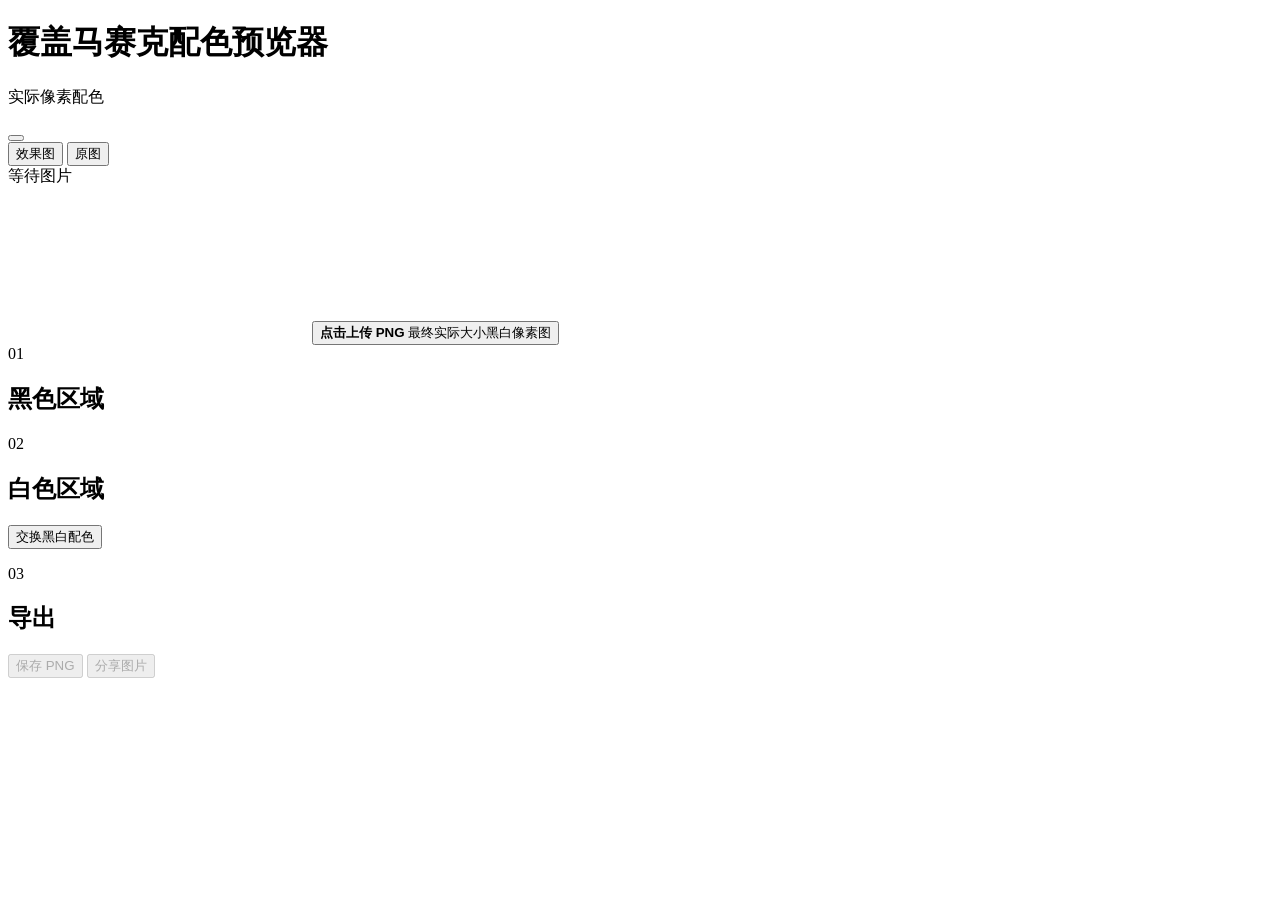
==== index.html @ 1f3ad18e "Create index.html" ====
<!doctype html>
<html lang="zh-CN">
  <head>
    <meta charset="UTF-8" />
    <meta name="viewport" content="width=device-width, initial-scale=1.0, viewport-fit=cover" />
    <meta name="theme-color" content="#f5f7f5" />
    <meta
      name="description"
      content="在浏览器本地为覆盖马赛克最终黑白像素图配置两套纯色或渐变线材配色。"
    />
    <title>覆盖马赛克配色预览器</title>
    <script type="module" crossorigin src="./assets/index-CxmD29Io.js"></script>
    <link rel="stylesheet" crossorigin href="./assets/index-BFF4kN_3.css">
  </head>
  <body>
    <header class="app-bar">
      <div class="brand-block">
        <span class="brand-mark" aria-hidden="true"></span>
        <div>
          <h1>覆盖马赛克配色预览器</h1>
          <p>实际像素配色</p>
        </div>
      </div>
      <button id="reset-button" class="icon-button" type="button" title="重置配色" aria-label="重置配色">
        <i data-lucide="rotate-ccw"></i>
      </button>
    </header>

    <main class="workspace">
      <section class="preview-pane" aria-label="图片预览">
        <div class="preview-heading">
          <div class="segmented-control" role="group" aria-label="预览模式">
            <button id="result-mode" class="segment is-active" type="button" aria-pressed="true">效果图</button>
            <button id="original-mode" class="segment" type="button" aria-pressed="false">原图</button>
          </div>
          <div class="preview-status-area">
            <span id="render-status" class="render-status" aria-live="polite">等待图片</span>
            <div id="delete-confirm" class="delete-confirm" role="alertdialog" aria-label="删除当前图片确认" hidden>
              <span>删除当前图片？</span>
              <button id="cancel-delete-image" class="secondary-button compact-action" type="button">取消</button>
              <button id="confirm-delete-image" class="danger-action compact-action" type="button">删除</button>
            </div>
          </div>
        </div>

        <div id="preview-tools" class="preview-tools" aria-label="预览工具" hidden>
          <button id="zoom-out" class="icon-button compact" type="button" title="缩小" aria-label="缩小" disabled>
            <i data-lucide="zoom-out"></i>
          </button>
          <button id="zoom-label" class="zoom-readout" type="button" title="切换到 100%" disabled>--</button>
          <button id="zoom-in" class="icon-button compact" type="button" title="放大" aria-label="放大" disabled>
            <i data-lucide="zoom-in"></i>
          </button>
          <span class="toolbar-divider" aria-hidden="true"></span>
          <button id="fit-view" class="tool-button" type="button" disabled>
            <i data-lucide="maximize-2"></i><span>适合屏幕</span>
          </button>
          <button id="delete-image" class="icon-button compact danger-button" type="button" title="删除当前图片" aria-label="删除当前图片" disabled>
            <i data-lucide="trash-2"></i>
          </button>
        </div>

        <div id="preview-stage" class="preview-stage" tabindex="0" aria-label="像素图预览，可拖动和缩放">
          <canvas id="preview-canvas"></canvas>
          <button id="empty-upload" class="empty-state" type="button">
            <span class="empty-icon"><i data-lucide="image-plus"></i></span>
            <strong>点击上传 PNG</strong>
            <span>最终实际大小黑白像素图</span>
          </button>
        </div>
        <input id="file-input" type="file" accept="image/png,.png" hidden />
      </section>

      <aside class="controls-pane" aria-label="配色设置">
        <div class="colorway-grid">
          <section id="black-editor" class="control-section fill-editor" aria-labelledby="black-title">
            <div class="section-heading fill-heading">
              <div>
                <span class="step-index coral">01</span>
                <h2 id="black-title">黑色区域</h2>
              </div>
              <span class="fill-swatch" aria-hidden="true"></span>
            </div>
            <div class="editor-content"></div>
          </section>

          <section id="white-editor" class="control-section fill-editor" aria-labelledby="white-title">
            <div class="section-heading fill-heading">
              <div>
                <span class="step-index gold">02</span>
                <h2 id="white-title">白色区域</h2>
              </div>
              <span class="fill-swatch" aria-hidden="true"></span>
            </div>
            <div class="editor-content"></div>
          </section>
        </div>

        <div class="swap-row">
          <button id="swap-colors" class="tool-button" type="button">
            <i data-lucide="arrow-left-right"></i><span>交换黑白配色</span>
          </button>
          <p id="contrast-message" class="contrast-message"></p>
        </div>

        <section class="control-section export-section" aria-labelledby="export-title">
          <div class="section-heading">
            <div>
              <span class="step-index cyan">03</span>
              <h2 id="export-title">导出</h2>
            </div>
          </div>
          <div class="export-actions">
            <button id="download-button" class="primary-button" type="button" disabled>
              <i data-lucide="download"></i><span>保存 PNG</span>
            </button>
            <button id="share-button" class="secondary-button" type="button" disabled>
              <i data-lucide="share-2"></i><span>分享图片</span>
            </button>
          </div>
          <p id="export-message" class="status-message" aria-live="polite"></p>
        </section>
      </aside>
    </main>


  </body>
</html>
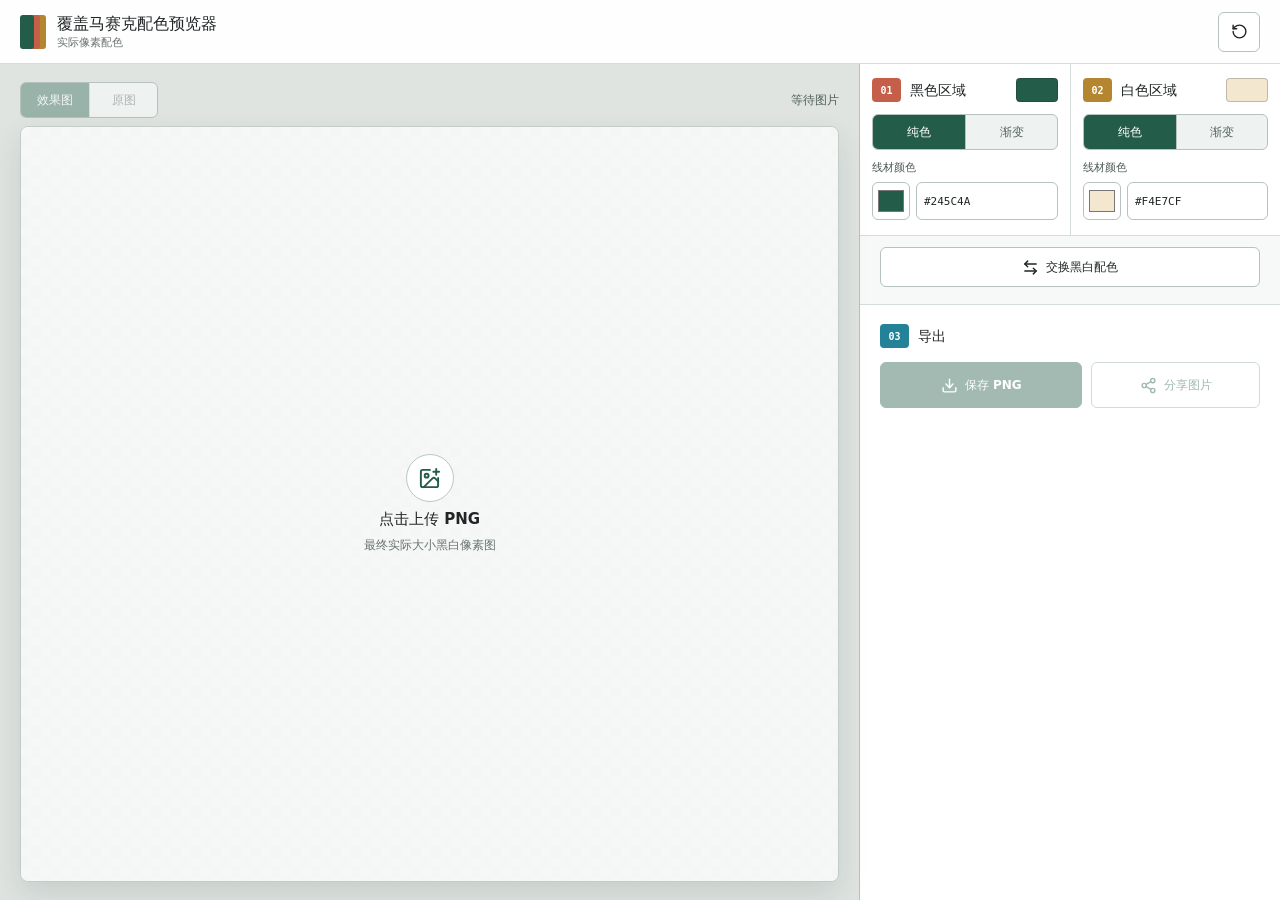
==== commit 93aac4f1: "Publish colorway preview assets" ====
--- a/index.html
+++ b/index.html
@@ -1,128 +1,128 @@
-<!doctype html>
-<html lang="zh-CN">
-  <head>
-    <meta charset="UTF-8" />
-    <meta name="viewport" content="width=device-width, initial-scale=1.0, viewport-fit=cover" />
-    <meta name="theme-color" content="#f5f7f5" />
-    <meta
-      name="description"
-      content="在浏览器本地为覆盖马赛克最终黑白像素图配置两套纯色或渐变线材配色。"
-    />
-    <title>覆盖马赛克配色预览器</title>
+<!doctype html>
+<html lang="zh-CN">
+  <head>
+    <meta charset="UTF-8" />
+    <meta name="viewport" content="width=device-width, initial-scale=1.0, viewport-fit=cover" />
+    <meta name="theme-color" content="#f5f7f5" />
+    <meta
+      name="description"
+      content="在浏览器本地为覆盖马赛克最终黑白像素图配置两套纯色或渐变线材配色。"
+    />
+    <title>覆盖马赛克配色预览器</title>
     <script type="module" crossorigin src="./assets/index-CxmD29Io.js"></script>
     <link rel="stylesheet" crossorigin href="./assets/index-BFF4kN_3.css">
-  </head>
-  <body>
-    <header class="app-bar">
-      <div class="brand-block">
-        <span class="brand-mark" aria-hidden="true"></span>
-        <div>
-          <h1>覆盖马赛克配色预览器</h1>
-          <p>实际像素配色</p>
-        </div>
-      </div>
-      <button id="reset-button" class="icon-button" type="button" title="重置配色" aria-label="重置配色">
-        <i data-lucide="rotate-ccw"></i>
-      </button>
-    </header>
-
-    <main class="workspace">
-      <section class="preview-pane" aria-label="图片预览">
-        <div class="preview-heading">
-          <div class="segmented-control" role="group" aria-label="预览模式">
-            <button id="result-mode" class="segment is-active" type="button" aria-pressed="true">效果图</button>
-            <button id="original-mode" class="segment" type="button" aria-pressed="false">原图</button>
-          </div>
-          <div class="preview-status-area">
-            <span id="render-status" class="render-status" aria-live="polite">等待图片</span>
-            <div id="delete-confirm" class="delete-confirm" role="alertdialog" aria-label="删除当前图片确认" hidden>
-              <span>删除当前图片？</span>
-              <button id="cancel-delete-image" class="secondary-button compact-action" type="button">取消</button>
-              <button id="confirm-delete-image" class="danger-action compact-action" type="button">删除</button>
-            </div>
-          </div>
-        </div>
-
-        <div id="preview-tools" class="preview-tools" aria-label="预览工具" hidden>
-          <button id="zoom-out" class="icon-button compact" type="button" title="缩小" aria-label="缩小" disabled>
-            <i data-lucide="zoom-out"></i>
-          </button>
-          <button id="zoom-label" class="zoom-readout" type="button" title="切换到 100%" disabled>--</button>
-          <button id="zoom-in" class="icon-button compact" type="button" title="放大" aria-label="放大" disabled>
-            <i data-lucide="zoom-in"></i>
-          </button>
-          <span class="toolbar-divider" aria-hidden="true"></span>
-          <button id="fit-view" class="tool-button" type="button" disabled>
-            <i data-lucide="maximize-2"></i><span>适合屏幕</span>
-          </button>
-          <button id="delete-image" class="icon-button compact danger-button" type="button" title="删除当前图片" aria-label="删除当前图片" disabled>
-            <i data-lucide="trash-2"></i>
-          </button>
-        </div>
-
-        <div id="preview-stage" class="preview-stage" tabindex="0" aria-label="像素图预览，可拖动和缩放">
-          <canvas id="preview-canvas"></canvas>
-          <button id="empty-upload" class="empty-state" type="button">
-            <span class="empty-icon"><i data-lucide="image-plus"></i></span>
-            <strong>点击上传 PNG</strong>
-            <span>最终实际大小黑白像素图</span>
-          </button>
-        </div>
-        <input id="file-input" type="file" accept="image/png,.png" hidden />
-      </section>
-
-      <aside class="controls-pane" aria-label="配色设置">
-        <div class="colorway-grid">
-          <section id="black-editor" class="control-section fill-editor" aria-labelledby="black-title">
-            <div class="section-heading fill-heading">
-              <div>
-                <span class="step-index coral">01</span>
-                <h2 id="black-title">黑色区域</h2>
-              </div>
-              <span class="fill-swatch" aria-hidden="true"></span>
-            </div>
-            <div class="editor-content"></div>
-          </section>
-
-          <section id="white-editor" class="control-section fill-editor" aria-labelledby="white-title">
-            <div class="section-heading fill-heading">
-              <div>
-                <span class="step-index gold">02</span>
-                <h2 id="white-title">白色区域</h2>
-              </div>
-              <span class="fill-swatch" aria-hidden="true"></span>
-            </div>
-            <div class="editor-content"></div>
-          </section>
-        </div>
-
-        <div class="swap-row">
-          <button id="swap-colors" class="tool-button" type="button">
-            <i data-lucide="arrow-left-right"></i><span>交换黑白配色</span>
-          </button>
-          <p id="contrast-message" class="contrast-message"></p>
-        </div>
-
-        <section class="control-section export-section" aria-labelledby="export-title">
-          <div class="section-heading">
-            <div>
-              <span class="step-index cyan">03</span>
-              <h2 id="export-title">导出</h2>
-            </div>
-          </div>
-          <div class="export-actions">
-            <button id="download-button" class="primary-button" type="button" disabled>
-              <i data-lucide="download"></i><span>保存 PNG</span>
-            </button>
-            <button id="share-button" class="secondary-button" type="button" disabled>
-              <i data-lucide="share-2"></i><span>分享图片</span>
-            </button>
-          </div>
-          <p id="export-message" class="status-message" aria-live="polite"></p>
-        </section>
-      </aside>
-    </main>
-
-
-  </body>
-</html>
+  </head>
+  <body>
+    <header class="app-bar">
+      <div class="brand-block">
+        <span class="brand-mark" aria-hidden="true"></span>
+        <div>
+          <h1>覆盖马赛克配色预览器</h1>
+          <p>实际像素配色</p>
+        </div>
+      </div>
+      <button id="reset-button" class="icon-button" type="button" title="重置配色" aria-label="重置配色">
+        <i data-lucide="rotate-ccw"></i>
+      </button>
+    </header>
+
+    <main class="workspace">
+      <section class="preview-pane" aria-label="图片预览">
+        <div class="preview-heading">
+          <div class="segmented-control" role="group" aria-label="预览模式">
+            <button id="result-mode" class="segment is-active" type="button" aria-pressed="true">效果图</button>
+            <button id="original-mode" class="segment" type="button" aria-pressed="false">原图</button>
+          </div>
+          <div class="preview-status-area">
+            <span id="render-status" class="render-status" aria-live="polite">等待图片</span>
+            <div id="delete-confirm" class="delete-confirm" role="alertdialog" aria-label="删除当前图片确认" hidden>
+              <span>删除当前图片？</span>
+              <button id="cancel-delete-image" class="secondary-button compact-action" type="button">取消</button>
+              <button id="confirm-delete-image" class="danger-action compact-action" type="button">删除</button>
+            </div>
+          </div>
+        </div>
+
+        <div id="preview-tools" class="preview-tools" aria-label="预览工具" hidden>
+          <button id="zoom-out" class="icon-button compact" type="button" title="缩小" aria-label="缩小" disabled>
+            <i data-lucide="zoom-out"></i>
+          </button>
+          <button id="zoom-label" class="zoom-readout" type="button" title="切换到 100%" disabled>--</button>
+          <button id="zoom-in" class="icon-button compact" type="button" title="放大" aria-label="放大" disabled>
+            <i data-lucide="zoom-in"></i>
+          </button>
+          <span class="toolbar-divider" aria-hidden="true"></span>
+          <button id="fit-view" class="tool-button" type="button" disabled>
+            <i data-lucide="maximize-2"></i><span>适合屏幕</span>
+          </button>
+          <button id="delete-image" class="icon-button compact danger-button" type="button" title="删除当前图片" aria-label="删除当前图片" disabled>
+            <i data-lucide="trash-2"></i>
+          </button>
+        </div>
+
+        <div id="preview-stage" class="preview-stage" tabindex="0" aria-label="像素图预览，可拖动和缩放">
+          <canvas id="preview-canvas"></canvas>
+          <button id="empty-upload" class="empty-state" type="button">
+            <span class="empty-icon"><i data-lucide="image-plus"></i></span>
+            <strong>点击上传 PNG</strong>
+            <span>最终实际大小黑白像素图</span>
+          </button>
+        </div>
+        <input id="file-input" type="file" accept="image/png,.png" hidden />
+      </section>
+
+      <aside class="controls-pane" aria-label="配色设置">
+        <div class="colorway-grid">
+          <section id="black-editor" class="control-section fill-editor" aria-labelledby="black-title">
+            <div class="section-heading fill-heading">
+              <div>
+                <span class="step-index coral">01</span>
+                <h2 id="black-title">黑色区域</h2>
+              </div>
+              <span class="fill-swatch" aria-hidden="true"></span>
+            </div>
+            <div class="editor-content"></div>
+          </section>
+
+          <section id="white-editor" class="control-section fill-editor" aria-labelledby="white-title">
+            <div class="section-heading fill-heading">
+              <div>
+                <span class="step-index gold">02</span>
+                <h2 id="white-title">白色区域</h2>
+              </div>
+              <span class="fill-swatch" aria-hidden="true"></span>
+            </div>
+            <div class="editor-content"></div>
+          </section>
+        </div>
+
+        <div class="swap-row">
+          <button id="swap-colors" class="tool-button" type="button">
+            <i data-lucide="arrow-left-right"></i><span>交换黑白配色</span>
+          </button>
+          <p id="contrast-message" class="contrast-message"></p>
+        </div>
+
+        <section class="control-section export-section" aria-labelledby="export-title">
+          <div class="section-heading">
+            <div>
+              <span class="step-index cyan">03</span>
+              <h2 id="export-title">导出</h2>
+            </div>
+          </div>
+          <div class="export-actions">
+            <button id="download-button" class="primary-button" type="button" disabled>
+              <i data-lucide="download"></i><span>保存 PNG</span>
+            </button>
+            <button id="share-button" class="secondary-button" type="button" disabled>
+              <i data-lucide="share-2"></i><span>分享图片</span>
+            </button>
+          </div>
+          <p id="export-message" class="status-message" aria-live="polite"></p>
+        </section>
+      </aside>
+    </main>
++
+  </body>
+</html>
--- a/assets/index-BFF4kN_3.css
+++ b/assets/index-BFF4kN_3.css
@@ -0,0 +1 @@
+:root{color-scheme:light;font-family:Microsoft YaHei,PingFang SC,Noto Sans CJK SC,system-ui,sans-serif;color:#202526;background:#eef1ef;font-synthesis:none;text-rendering:optimizeLegibility;--surface: #ffffff;--surface-muted: #f5f7f5;--workspace: #dfe4e1;--border: #d5ddd8;--border-strong: #b6c2bc;--ink: #202526;--muted: #69736e;--sage: #245c4a;--sage-hover: #1b493b;--sage-soft: #e5efea;--coral: #c65f4a;--gold: #b4862f;--cyan: #238298;--danger: #a64033;--focus: #177f99;--shadow: 0 12px 30px rgba(27, 46, 39, .12)}*{box-sizing:border-box}html,body{min-width:0;min-height:100%;margin:0}body{min-height:100dvh;overflow:hidden}button,input{font:inherit;letter-spacing:0}button{color:inherit}button:focus-visible,input:focus-visible,[tabindex]:focus-visible{outline:3px solid rgba(35,130,152,.32);outline-offset:2px}button:disabled,input:disabled{cursor:not-allowed;opacity:.42}.app-bar{height:64px;display:flex;align-items:center;justify-content:space-between;padding:0 20px;border-bottom:1px solid var(--border);background:#fffffff5;position:relative;z-index:20}.brand-block{min-width:0;display:flex;align-items:center;gap:11px}.brand-mark{width:14px;height:34px;flex:none;border-radius:3px;background:var(--sage);box-shadow:6px 0 0 var(--coral),12px 0 0 var(--gold);margin-right:12px}.brand-block h1{margin:0;font-size:16px;line-height:1.25;font-weight:700;letter-spacing:0}.brand-block p{margin:2px 0 0;color:var(--muted);font-size:11px;line-height:1.2}.workspace{height:calc(100dvh - 64px);display:grid;grid-template-columns:minmax(0,1fr) minmax(360px,420px);overflow:hidden}.preview-pane{min-width:0;min-height:0;display:grid;grid-template-rows:auto auto minmax(280px,1fr);padding:18px 20px;background:var(--workspace);border-right:1px solid var(--border-strong)}.preview-heading,.preview-tools{display:flex;align-items:center;gap:8px}.preview-heading{grid-row:1;justify-content:space-between;padding-bottom:8px}.preview-status-area{min-width:0;display:grid;justify-items:end;gap:5px}.render-status{color:#52605a;font-size:12px;line-height:1.25;text-align:right;overflow-wrap:anywhere}.render-status.is-danger{color:var(--danger);font-weight:750}.preview-stage{grid-row:3;position:relative;min-width:0;min-height:0;overflow:hidden;border:1px solid #c3ccc7;border-radius:8px;background-color:#f6f8f7;background-image:linear-gradient(45deg,#e9eeeb 25%,transparent 25%),linear-gradient(-45deg,#e9eeeb 25%,transparent 25%),linear-gradient(45deg,transparent 75%,#e9eeeb 75%),linear-gradient(-45deg,transparent 75%,#e9eeeb 75%);background-size:20px 20px;background-position:0 0,0 10px,10px -10px,-10px 0;box-shadow:var(--shadow);touch-action:none;cursor:grab}.preview-stage.is-dragging{cursor:grabbing}.preview-stage.is-drop-target{border-color:var(--cyan);box-shadow:0 0 0 4px #2382982e,var(--shadow)}#preview-canvas{position:absolute;inset:0;display:block}.empty-state{position:absolute;inset:0;width:100%;height:100%;border:0;border-radius:0;background:#f6f8f7d1;display:flex;flex-direction:column;align-items:center;justify-content:center;gap:8px;cursor:pointer}.empty-state[hidden]{display:none}.empty-state strong{font-size:15px;font-weight:700}.empty-state>span:last-child{color:var(--muted);font-size:12px}.empty-icon{width:48px;height:48px;display:grid;place-items:center;color:var(--sage);border:1px solid #b8c9c0;border-radius:50%;background:#fff}.empty-icon svg{width:23px;height:23px}.preview-tools{grid-row:2;justify-content:center;padding-bottom:12px}.preview-tools[hidden]{display:none}.delete-confirm{display:flex;align-items:center;justify-content:flex-end;gap:7px}.delete-confirm[hidden]{display:none}.delete-confirm span{color:var(--danger);font-size:12px;font-weight:700;white-space:nowrap}.compact-action{min-height:34px;padding:0 11px;font-size:11px}.danger-action{min-height:40px;border:1px solid var(--danger);border-radius:6px;background:var(--danger);color:#fff;display:inline-flex;align-items:center;justify-content:center;cursor:pointer}.danger-action:hover:not(:disabled){background:#8f362b}.controls-pane{min-width:0;overflow-y:auto;overscroll-behavior:contain;background:var(--surface)}.control-section{padding:19px 20px 20px;border-bottom:1px solid var(--border)}.colorway-grid{display:grid;grid-template-columns:minmax(0,1fr) minmax(0,1fr);border-bottom:1px solid var(--border)}.colorway-grid .control-section{min-width:0;padding:14px 12px 15px;border-bottom:0}.colorway-grid .control-section+.control-section{border-left:1px solid var(--border)}.section-heading,.section-heading>div{display:flex;align-items:center}.section-heading{justify-content:space-between;gap:12px;margin-bottom:14px}.section-heading>div{min-width:0;gap:9px}.section-heading h2{min-width:0;margin:0;font-size:14px;line-height:1.3;font-weight:700}.step-index{width:29px;height:24px;display:grid;place-items:center;flex:none;border-radius:4px;color:#fff;background:var(--sage);font-family:Consolas,monospace;font-size:10px;font-weight:700}.step-index.coral{background:var(--coral)}.step-index.gold{background:var(--gold)}.step-index.cyan{background:var(--cyan)}.icon-button,.tool-button,.primary-button,.secondary-button,.add-stop-button,.zoom-readout,.segment{min-height:40px;border:1px solid var(--border-strong);border-radius:6px;background:#fff;display:inline-flex;align-items:center;justify-content:center;gap:7px;cursor:pointer;transition:background-color .12s ease,border-color .12s ease,color .12s ease,transform .12s ease}.icon-button:hover:not(:disabled),.tool-button:hover:not(:disabled),.secondary-button:hover:not(:disabled),.add-stop-button:hover:not(:disabled),.zoom-readout:hover:not(:disabled){border-color:#90a39a;background:#f3f7f5}.icon-button:active:not(:disabled),.tool-button:active:not(:disabled),.primary-button:active:not(:disabled),.secondary-button:active:not(:disabled){transform:translateY(1px)}.icon-button{width:42px;padding:0}.icon-button.compact{width:38px;min-height:36px}.icon-button svg,.tool-button svg,.primary-button svg,.secondary-button svg,.add-stop-button svg{width:17px;height:17px;stroke-width:2}.tool-button{padding:0 12px;font-size:12px;font-weight:650}.zoom-readout{min-width:64px;min-height:36px;padding:0 8px;font-family:Consolas,monospace;color:#46524c;font-size:11px}.toolbar-divider{width:1px;height:24px;background:#b7c0bb;margin:0 2px}.icon-button.is-active{color:#fff;border-color:var(--sage);background:var(--sage)}.danger-button,.remove-stop{color:var(--danger)}.segmented-control{display:inline-grid;grid-auto-flow:column;grid-auto-columns:1fr;border:1px solid var(--border-strong);border-radius:6px;overflow:hidden;background:#eef2f0}.segment{min-height:34px;min-width:68px;padding:0 12px;border:0;border-radius:0;color:#56625c;background:transparent;font-size:12px;font-weight:650}.segment+.segment{border-left:1px solid var(--border-strong)}.segment.is-active{color:#fff;background:var(--sage)}.file-info{min-width:0;padding:11px 12px;border:1px solid var(--border);border-radius:6px;background:var(--surface-muted)}.file-info.is-empty{color:var(--muted)}.file-name-row{min-width:0;display:flex;align-items:center;gap:8px}.file-name-row svg{width:16px;height:16px;flex:none;color:var(--sage)}#file-name{min-width:0;overflow:hidden;text-overflow:ellipsis;white-space:nowrap;font-size:12px;font-weight:650}.file-metrics{margin-top:6px;color:var(--muted);font-family:Consolas,Microsoft YaHei,monospace;font-size:10.5px;line-height:1.4}.status-message{min-height:18px;margin:8px 0 0;color:var(--muted);font-size:11px;line-height:1.45;overflow-wrap:anywhere}.status-message.is-success{color:var(--sage)}.status-message.is-error{color:var(--danger)}.fill-heading{margin-bottom:12px}.fill-swatch{width:42px;height:24px;flex:none;border:1px solid rgba(32,37,38,.24);border-radius:4px;background:#000}.fill-mode{width:100%;margin-bottom:10px}.field-label{color:#4f5c56;font-size:11px;font-weight:700}.solid-editor,.gradient-editor{display:grid;gap:7px}.color-fields{display:grid;grid-template-columns:38px minmax(0,1fr);gap:6px}.color-picker{width:38px;height:38px;padding:3px;border:1px solid var(--border-strong);border-radius:6px;background:#fff;cursor:pointer}.color-picker.small{width:36px;height:34px}.hex-input,.number-input{min-width:0;height:38px;border:1px solid var(--border-strong);border-radius:6px;background:#fff;color:var(--ink);font-family:Consolas,monospace;font-size:11px}.hex-input{padding:0 7px;text-transform:uppercase}.number-input{width:62px;padding:0 6px;text-align:right}.hex-input.is-invalid,.number-input:invalid{border-color:var(--danger);box-shadow:0 0 0 2px #a640331f}.subheading-row{display:flex;align-items:center;justify-content:space-between;margin-top:2px}.stop-list{display:grid;gap:6px}.stop-row{display:grid;grid-template-columns:minmax(0,1fr);gap:4px;padding-bottom:6px;border-bottom:1px solid var(--border);min-width:0}.stop-row:last-child{border-bottom:0;padding-bottom:0}.stop-meta,.stop-control{min-width:0;display:grid;align-items:center}.stop-meta{grid-template-columns:minmax(0,1fr) 34px;gap:4px}.stop-position-label{color:#4f5c56;font-size:10.5px;font-weight:700}.stop-control{grid-template-columns:36px minmax(0,1fr);gap:5px}.stop-row .hex-input{height:34px;font-size:10.5px}.add-stop-button{width:100%;min-height:38px;margin-top:1px;border-style:dashed;color:var(--sage);font-size:11px;font-weight:700}.swap-row{padding:11px 20px;border-bottom:1px solid var(--border);background:#f7f9f8}.swap-row .tool-button{width:100%}.contrast-message{min-height:0;margin:6px 0 0;color:#8a5d14;font-size:10.5px;line-height:1.4;text-align:center}.export-section{border-bottom:0}.export-actions{display:grid;grid-template-columns:1.2fr 1fr;gap:9px}.primary-button,.secondary-button{min-height:46px;padding:0 14px;font-size:12px;font-weight:750}.primary-button{color:#fff;border-color:var(--sage);background:var(--sage)}.primary-button:hover:not(:disabled){border-color:var(--sage-hover);background:var(--sage-hover)}.secondary-button{color:var(--sage);border-color:#8eaa9c}@media(max-width:899px){body{overflow:auto}.app-bar{position:sticky;top:0;height:60px;padding:0 14px}.workspace{height:auto;min-height:calc(100dvh - 60px);display:block;overflow:visible}.preview-pane{height:min(62dvh,540px);min-height:410px;padding:13px 12px 12px;border-right:0;border-bottom:1px solid var(--border-strong)}.controls-pane{overflow:visible}body.has-source .controls-pane{padding-bottom:calc(78px + env(safe-area-inset-bottom))}.control-section{padding:18px 16px 19px}.colorway-grid .control-section{padding:12px 8px 13px}.swap-row{padding-inline:16px}.icon-button,.tool-button,.primary-button,.secondary-button,.add-stop-button,.compact-action,.danger-action{min-height:44px}.icon-button.compact,.zoom-readout{min-height:40px}.export-section{position:static}body.has-source .export-section{position:fixed;right:0;bottom:0;left:0;z-index:10;padding:9px 16px calc(9px + env(safe-area-inset-bottom));border-top:1px solid var(--border-strong);background:#fffffff7;box-shadow:0 -8px 20px #21302a14}body.has-source .export-section .section-heading{display:none}body.has-source .export-section .status-message{min-height:0;margin-top:4px;overflow:hidden;text-overflow:ellipsis;white-space:nowrap}body.has-source .export-section .status-message:empty{display:none}}@media(max-width:440px){.brand-block h1{max-width:230px;overflow:hidden;text-overflow:ellipsis;white-space:nowrap;font-size:14px}.brand-block p{display:none}.preview-pane{min-height:390px;height:58dvh}.render-status{max-width:150px;font-size:10.5px}.preview-tools{gap:5px}.toolbar-divider{margin:0}.preview-tools .tool-button{width:42px;padding:0}.preview-tools .tool-button span{position:absolute;width:1px;height:1px;overflow:hidden;clip:rect(0 0 0 0)}.section-heading{gap:6px;margin-bottom:10px}.section-heading>div{gap:6px}.section-heading h2{font-size:12px}.step-index{width:24px;height:22px;font-size:9px}.fill-swatch{width:34px;height:22px}.segment{min-width:0;padding:0 6px}.colorway-grid{gap:0}.hex-input{padding-inline:5px}.export-actions{grid-template-columns:1fr 1fr}}@media(prefers-reduced-motion:reduce){*,*:before,*:after{scroll-behavior:auto!important;transition-duration:.01ms!important}}
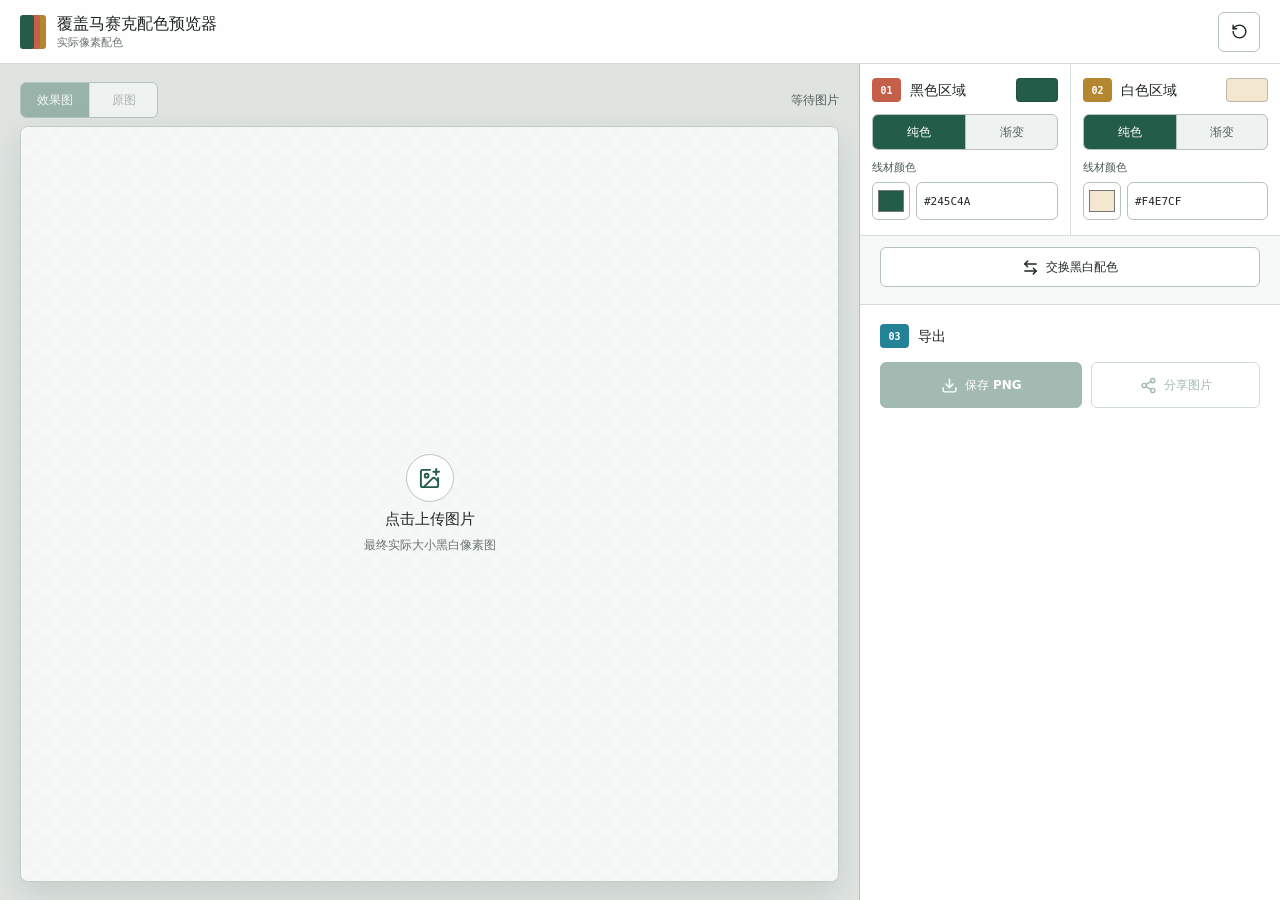
==== commit d3d7a399: "Deploy compatible phone photo import" ====
--- a/index.html
+++ b/index.html
@@ -9,7 +9,7 @@
       content="在浏览器本地为覆盖马赛克最终黑白像素图配置两套纯色或渐变线材配色。"
     />
     <title>覆盖马赛克配色预览器</title>
-    <script type="module" crossorigin src="./assets/index-CxmD29Io.js"></script>
+    <script type="module" crossorigin src="./assets/index-DSJW3WbY.js"></script>
     <link rel="stylesheet" crossorigin href="./assets/index-BFF4kN_3.css">
   </head>
   <body>
@@ -62,14 +62,14 @@
 
         <div id="preview-stage" class="preview-stage" tabindex="0" aria-label="像素图预览，可拖动和缩放">
           <canvas id="preview-canvas"></canvas>
-          <button id="empty-upload" class="empty-state" type="button">
-            <span class="empty-icon"><i data-lucide="image-plus"></i></span>
-            <strong>点击上传 PNG</strong>
-            <span>最终实际大小黑白像素图</span>
-          </button>
-        </div>
-        <input id="file-input" type="file" accept="image/png,.png" hidden />
-      </section>
+          <button id="empty-upload" class="empty-state" type="button">
+            <span class="empty-icon"><i data-lucide="image-plus"></i></span>
+            <strong>点击上传图片</strong>
+            <span>最终实际大小黑白像素图</span>
+          </button>
+        </div>
+        <input id="file-input" type="file" accept="image/*,.png,.jpg,.jpeg" hidden />
+      </section>
 
       <aside class="controls-pane" aria-label="配色设置">
         <div class="colorway-grid">
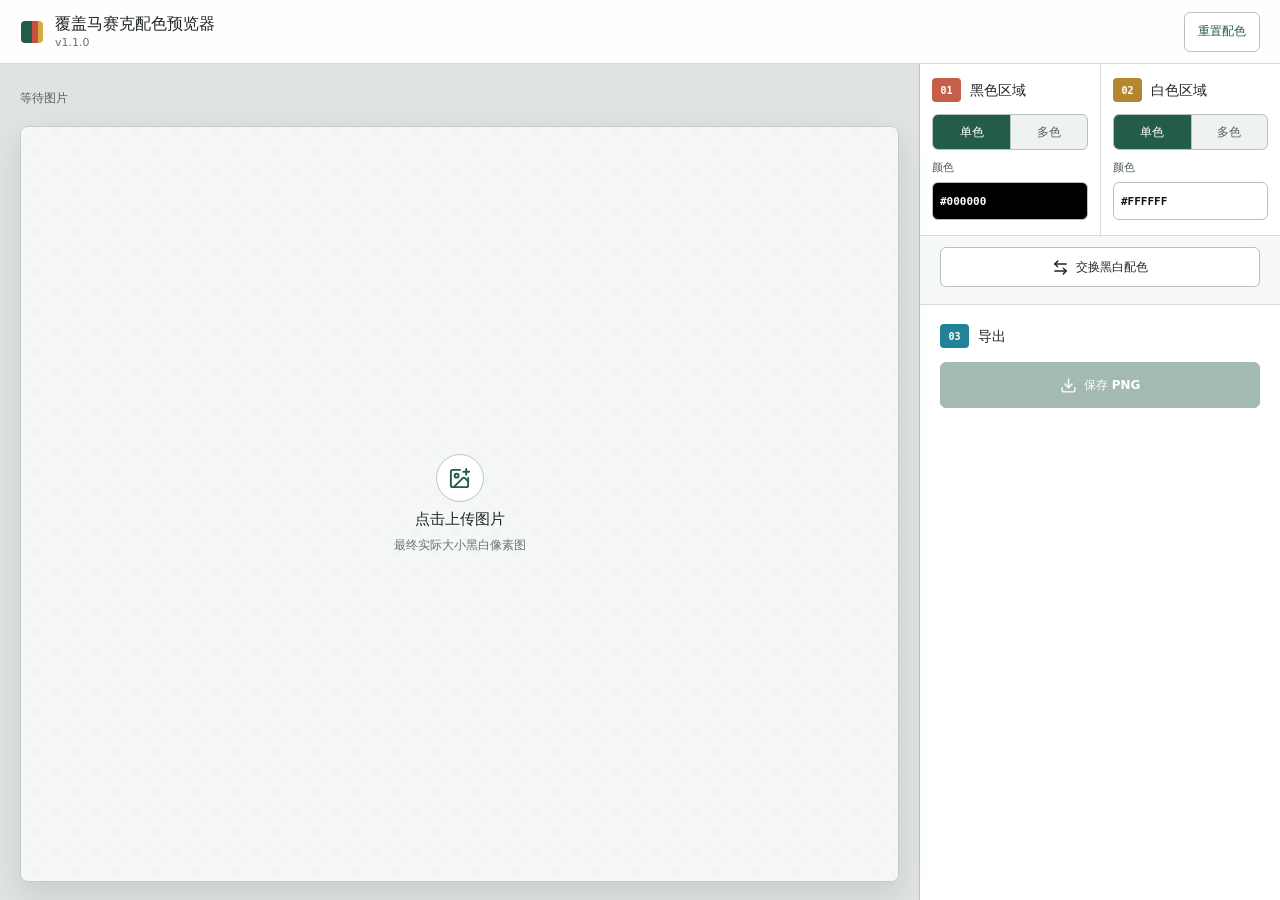
==== commit abd810eb: "Release ColorwayPreview v1.1.0" ====
--- a/index.html
+++ b/index.html
@@ -3,35 +3,42 @@
   <head>
     <meta charset="UTF-8" />
     <meta name="viewport" content="width=device-width, initial-scale=1.0, viewport-fit=cover" />
-    <meta name="theme-color" content="#f5f7f5" />
+    <meta name="theme-color" content="#F4F5F2" />
+    <link rel="icon" type="image/svg+xml" href="./icons/colorway-title-icon.svg" />
+    <link rel="icon" type="image/png" sizes="32x32" href="./icons/favicon-32.png" />
+    <link rel="apple-touch-icon" sizes="180x180" href="./icons/apple-touch-icon-180.png" />
+    <link rel="manifest" href="./manifest.webmanifest" />
     <meta
       name="description"
-      content="在浏览器本地为覆盖马赛克最终黑白像素图配置两套纯色或渐变线材配色。"
+      content="在浏览器本地为覆盖马赛克最终黑白像素图配置两套单色或多色线材配色。"
     />
     <title>覆盖马赛克配色预览器</title>
-    <script type="module" crossorigin src="./assets/index-DSJW3WbY.js"></script>
-    <link rel="stylesheet" crossorigin href="./assets/index-BFF4kN_3.css">
+    <script type="module" crossorigin src="./assets/index-CcEN8smZ.js"></script>
+    <link rel="stylesheet" crossorigin href="./assets/index-Qd7AbCml.css">
   </head>
   <body>
     <header class="app-bar">
       <div class="brand-block">
-        <span class="brand-mark" aria-hidden="true"></span>
+        <img class="brand-icon" src="./icons/colorway-title-icon.svg" width="24" height="24" alt="" aria-hidden="true" />
         <div>
           <h1>覆盖马赛克配色预览器</h1>
-          <p>实际像素配色</p>
+          <p id="product-version">v--</p>
         </div>
       </div>
-      <button id="reset-button" class="icon-button" type="button" title="重置配色" aria-label="重置配色">
-        <i data-lucide="rotate-ccw"></i>
-      </button>
+      <button id="reset-button" class="text-button reset-color-button" type="button">重置配色</button>
     </header>
 
     <main class="workspace">
-      <section class="preview-pane" aria-label="图片预览">
+      <section id="preview-pane" class="preview-pane" aria-label="图片预览">
         <div class="preview-heading">
-          <div class="segmented-control" role="group" aria-label="预览模式">
-            <button id="result-mode" class="segment is-active" type="button" aria-pressed="true">效果图</button>
-            <button id="original-mode" class="segment" type="button" aria-pressed="false">原图</button>
+          <div id="preview-tools" class="preview-tools" aria-label="预览工具" hidden>
+            <span id="zoom-label" class="zoom-readout" aria-label="缩放倍率">--</span>
+            <button id="fit-view" class="tool-button responsive-tool" type="button" title="适合屏幕" disabled>
+              <i data-lucide="maximize-2"></i><span class="responsive-label">适合屏幕</span>
+            </button>
+            <button id="delete-image" class="icon-button compact danger-button" type="button" title="删除当前图片" aria-label="删除当前图片" disabled>
+              <i data-lucide="trash-2"></i>
+            </button>
           </div>
           <div class="preview-status-area">
             <span id="render-status" class="render-status" aria-live="polite">等待图片</span>
@@ -43,33 +50,16 @@
           </div>
         </div>
 
-        <div id="preview-tools" class="preview-tools" aria-label="预览工具" hidden>
-          <button id="zoom-out" class="icon-button compact" type="button" title="缩小" aria-label="缩小" disabled>
-            <i data-lucide="zoom-out"></i>
-          </button>
-          <button id="zoom-label" class="zoom-readout" type="button" title="切换到 100%" disabled>--</button>
-          <button id="zoom-in" class="icon-button compact" type="button" title="放大" aria-label="放大" disabled>
-            <i data-lucide="zoom-in"></i>
-          </button>
-          <span class="toolbar-divider" aria-hidden="true"></span>
-          <button id="fit-view" class="tool-button" type="button" disabled>
-            <i data-lucide="maximize-2"></i><span>适合屏幕</span>
-          </button>
-          <button id="delete-image" class="icon-button compact danger-button" type="button" title="删除当前图片" aria-label="删除当前图片" disabled>
-            <i data-lucide="trash-2"></i>
+        <div id="preview-stage" class="preview-stage" tabindex="0" aria-label="像素图预览，可拖动和缩放">
+          <canvas id="preview-canvas"></canvas>
+          <button id="empty-upload" class="empty-state" type="button">
+            <span class="empty-icon"><i data-lucide="image-plus"></i></span>
+            <strong>点击上传图片</strong>
+            <span>最终实际大小黑白像素图</span>
           </button>
         </div>
-
-        <div id="preview-stage" class="preview-stage" tabindex="0" aria-label="像素图预览，可拖动和缩放">
-          <canvas id="preview-canvas"></canvas>
-          <button id="empty-upload" class="empty-state" type="button">
-            <span class="empty-icon"><i data-lucide="image-plus"></i></span>
-            <strong>点击上传图片</strong>
-            <span>最终实际大小黑白像素图</span>
-          </button>
-        </div>
-        <input id="file-input" type="file" accept="image/*,.png,.jpg,.jpeg" hidden />
-      </section>
+        <input id="file-input" type="file" accept="image/*,.png,.jpg,.jpeg" hidden />
+      </section>
 
       <aside class="controls-pane" aria-label="配色设置">
         <div class="colorway-grid">
@@ -79,7 +69,6 @@
                 <span class="step-index coral">01</span>
                 <h2 id="black-title">黑色区域</h2>
               </div>
-              <span class="fill-swatch" aria-hidden="true"></span>
             </div>
             <div class="editor-content"></div>
           </section>
@@ -90,7 +79,6 @@
                 <span class="step-index gold">02</span>
                 <h2 id="white-title">白色区域</h2>
               </div>
-              <span class="fill-swatch" aria-hidden="true"></span>
             </div>
             <div class="editor-content"></div>
           </section>
@@ -114,9 +102,6 @@
             <button id="download-button" class="primary-button" type="button" disabled>
               <i data-lucide="download"></i><span>保存 PNG</span>
             </button>
-            <button id="share-button" class="secondary-button" type="button" disabled>
-              <i data-lucide="share-2"></i><span>分享图片</span>
-            </button>
           </div>
           <p id="export-message" class="status-message" aria-live="polite"></p>
         </section>
--- a/assets/index-Qd7AbCml.css
+++ b/assets/index-Qd7AbCml.css
@@ -0,0 +1 @@
+:root{color-scheme:light;font-family:Microsoft YaHei,PingFang SC,Noto Sans CJK SC,system-ui,sans-serif;color:#202526;background:#eef1ef;font-synthesis:none;text-rendering:optimizeLegibility;--surface: #ffffff;--surface-muted: #f5f7f5;--workspace: #dfe4e1;--border: #d5ddd8;--border-strong: #b6c2bc;--ink: #202526;--muted: #69736e;--sage: #245c4a;--sage-hover: #1b493b;--sage-soft: #e5efea;--coral: #c65f4a;--gold: #b4862f;--cyan: #238298;--danger: #a64033;--focus: #177f99;--shadow: 0 12px 30px rgba(27, 46, 39, .12)}*{box-sizing:border-box}html,body{min-width:0;min-height:100%;margin:0}body{min-height:100dvh;overflow:hidden}button,input{font:inherit;letter-spacing:0}button{color:inherit}button:focus-visible,input:focus-visible,[tabindex]:focus-visible{outline:3px solid rgba(35,130,152,.32);outline-offset:2px}button:disabled,input:disabled{cursor:not-allowed;opacity:.42}.app-bar{height:64px;display:flex;align-items:center;justify-content:space-between;padding:0 20px;border-bottom:1px solid var(--border);background:#fffffff5;position:relative;z-index:20}.brand-block{min-width:0;display:flex;align-items:center;gap:11px}.brand-icon{width:24px;height:24px;flex:none;display:block}.brand-block h1{margin:0;font-size:16px;line-height:1.25;font-weight:700;letter-spacing:0}.brand-block p{margin:2px 0 0;color:var(--muted);font-size:11px;line-height:1.2}.text-button{min-height:40px;border:1px solid var(--border-strong);border-radius:6px;background:#fff;color:var(--sage);display:inline-flex;align-items:center;justify-content:center;padding:0 13px;font-size:12px;font-weight:750;cursor:pointer}.text-button:hover:not(:disabled){border-color:#90a39a;background:#f3f7f5}.workspace{height:calc(100dvh - 64px);display:grid;grid-template-columns:minmax(0,1fr) minmax(320px,360px);overflow:hidden}.preview-pane{min-width:0;min-height:0;display:grid;grid-template-rows:auto minmax(280px,1fr);padding:18px 20px;background:var(--workspace);border-right:1px solid var(--border-strong)}.preview-heading,.preview-tools{display:flex;align-items:center;gap:8px}.preview-heading{grid-row:1;justify-content:space-between;min-height:44px;padding-bottom:12px}.preview-status-area{min-width:0;display:grid;justify-items:end;gap:5px}.preview-pane.has-exclusive-status .preview-status-area{width:100%;justify-items:stretch}.render-status{color:#52605a;font-size:12px;line-height:1.25;text-align:right;overflow-wrap:anywhere}.preview-pane.has-exclusive-status .render-status{text-align:left}.render-status.is-danger{color:var(--danger);font-weight:750}.preview-stage{grid-row:2;position:relative;min-width:0;min-height:0;overflow:hidden;border:1px solid #c3ccc7;border-radius:8px;background-color:#f6f8f7;background-image:linear-gradient(45deg,#e9eeeb 25%,transparent 25%),linear-gradient(-45deg,#e9eeeb 25%,transparent 25%),linear-gradient(45deg,transparent 75%,#e9eeeb 75%),linear-gradient(-45deg,transparent 75%,#e9eeeb 75%);background-size:20px 20px;background-position:0 0,0 10px,10px -10px,-10px 0;box-shadow:var(--shadow);touch-action:none;cursor:grab}.preview-stage.is-dragging{cursor:grabbing}.preview-stage.is-drop-target{border-color:var(--cyan);box-shadow:0 0 0 4px #2382982e,var(--shadow)}#preview-canvas{position:absolute;inset:0;display:block}.empty-state{position:absolute;inset:0;width:100%;height:100%;border:0;border-radius:0;background:#f6f8f7d1;display:flex;flex-direction:column;align-items:center;justify-content:center;gap:8px;cursor:pointer}.empty-state[hidden]{display:none}.empty-state strong{font-size:15px;font-weight:700}.empty-state>span:last-child{color:var(--muted);font-size:12px}.empty-icon{width:48px;height:48px;display:grid;place-items:center;color:var(--sage);border:1px solid #b8c9c0;border-radius:50%;background:#fff}.empty-icon svg{width:23px;height:23px}.preview-tools{justify-content:flex-start;flex:none}.preview-tools[hidden]{display:none}.delete-confirm{display:flex;align-items:center;justify-content:flex-start;column-gap:8px;row-gap:6px;flex-wrap:wrap;max-width:100%}.preview-pane.has-exclusive-status .delete-confirm{justify-self:start;justify-content:flex-start}.delete-confirm[hidden]{display:none}.delete-confirm span{color:var(--danger);font-size:12px;font-weight:700;white-space:nowrap;margin-right:6px}.compact-action{min-height:34px;padding:0 11px;font-size:11px}.danger-action{min-height:40px;border:1px solid var(--danger);border-radius:6px;background:var(--danger);color:#fff;display:inline-flex;align-items:center;justify-content:center;cursor:pointer}.danger-action:hover:not(:disabled){background:#8f362b}.controls-pane{min-width:0;overflow-y:auto;overscroll-behavior:contain;background:var(--surface)}.control-section{padding:19px 20px 20px;border-bottom:1px solid var(--border)}.colorway-grid{display:grid;grid-template-columns:minmax(0,1fr) minmax(0,1fr);border-bottom:1px solid var(--border)}.colorway-grid .control-section{min-width:0;padding:14px 12px 15px;border-bottom:0}.colorway-grid .control-section+.control-section{border-left:1px solid var(--border)}.section-heading,.section-heading>div{display:flex;align-items:center}.section-heading{justify-content:space-between;gap:12px;margin-bottom:14px}.section-heading>div{min-width:0;gap:9px}.section-heading h2{min-width:0;margin:0;font-size:14px;line-height:1.3;font-weight:700}.step-index{width:29px;height:24px;display:grid;place-items:center;flex:none;border-radius:4px;color:#fff;background:var(--sage);font-family:Consolas,monospace;font-size:10px;font-weight:700}.step-index.coral{background:var(--coral)}.step-index.gold{background:var(--gold)}.step-index.cyan{background:var(--cyan)}.icon-button,.tool-button,.text-button,.primary-button,.secondary-button,.add-color-button,.zoom-readout,.segment{min-height:40px;border:1px solid var(--border-strong);border-radius:6px;background:#fff;display:inline-flex;align-items:center;justify-content:center;gap:7px;cursor:pointer;transition:background-color .12s ease,border-color .12s ease,color .12s ease,transform .12s ease}.icon-button:hover:not(:disabled),.tool-button:hover:not(:disabled),.secondary-button:hover:not(:disabled),.add-color-button:hover:not(:disabled){border-color:#90a39a;background:#f3f7f5}.icon-button:active:not(:disabled),.tool-button:active:not(:disabled),.primary-button:active:not(:disabled),.secondary-button:active:not(:disabled){transform:translateY(1px)}.icon-button{width:42px;padding:0}.icon-button.compact{width:38px;min-height:36px}.icon-button svg,.tool-button svg,.primary-button svg,.secondary-button svg,.add-color-button svg{width:17px;height:17px;stroke-width:2}.tool-button{padding:0 12px;font-size:12px;font-weight:650}.zoom-readout{min-width:64px;min-height:40px;padding:0 8px;font-family:Consolas,monospace;color:#46524c;font-size:11px;cursor:default}.icon-button.is-active{color:#fff;border-color:var(--sage);background:var(--sage)}.danger-button,.remove-color{color:var(--danger)}.segmented-control{display:inline-grid;grid-auto-flow:column;grid-auto-columns:1fr;border:1px solid var(--border-strong);border-radius:6px;overflow:hidden;background:#eef2f0}.segment{min-height:34px;min-width:68px;padding:0 12px;border:0;border-radius:0;color:#56625c;background:transparent;font-size:12px;font-weight:650}.segment+.segment{border-left:1px solid var(--border-strong)}.segment.is-active{color:#fff;background:var(--sage)}.file-info{min-width:0;padding:11px 12px;border:1px solid var(--border);border-radius:6px;background:var(--surface-muted)}.file-info.is-empty{color:var(--muted)}.file-name-row{min-width:0;display:flex;align-items:center;gap:8px}.file-name-row svg{width:16px;height:16px;flex:none;color:var(--sage)}#file-name{min-width:0;overflow:hidden;text-overflow:ellipsis;white-space:nowrap;font-size:12px;font-weight:650}.file-metrics{margin-top:6px;color:var(--muted);font-family:Consolas,Microsoft YaHei,monospace;font-size:10.5px;line-height:1.4}.status-message{min-height:18px;margin:8px 0 0;color:var(--muted);font-size:11px;line-height:1.45;overflow-wrap:anywhere}.status-message.is-success{color:var(--sage)}.status-message.is-error{color:var(--danger)}.fill-heading{margin-bottom:12px}.fill-mode{width:100%;margin-bottom:10px}.field-label{color:#4f5c56;font-size:11px;font-weight:700}.single-editor,.multi-editor{display:grid;gap:7px}.hex-input,.number-input{min-width:0;height:38px;border:1px solid var(--border-strong);border-radius:6px;background:#fff;color:var(--ink);font-family:Consolas,monospace;font-size:11px}.hex-input{width:100%;padding:0 7px;text-transform:uppercase;font-weight:750;display:inline-flex;align-items:center;justify-content:flex-start;font-family:Consolas,monospace;text-align:left;cursor:pointer}.hex-picker{position:relative;min-width:0;display:block}.native-color-input{position:absolute;width:1px;height:1px;padding:0;border:0;opacity:0;pointer-events:none}.number-input{width:62px;padding:0 6px;text-align:right}.hex-input.is-invalid,.number-input:invalid{border-color:var(--danger);box-shadow:0 0 0 2px #a640331f}.multi-tools{display:flex;align-items:center;justify-content:space-between;gap:6px;min-width:0}.gradient-toggle{min-height:40px;display:inline-flex;align-items:center;gap:6px;color:#4f5c56;font-size:11px;font-weight:700;white-space:nowrap}.gradient-toggle input{width:16px;height:16px;margin:0;accent-color:var(--sage)}.reverse-button{min-width:42px;padding:0 8px}.reverse-button .responsive-label{white-space:nowrap}.color-count{min-height:40px;min-width:40px;display:inline-flex;align-items:center;justify-content:flex-end;color:var(--muted);font-family:Consolas,monospace;font-size:11px;font-weight:700}.color-list{display:grid;gap:6px}.color-row{display:grid;grid-template-columns:38px minmax(54px,1fr) 34px;gap:4px;align-items:center;min-width:0}.color-position-label{color:#4f5c56;font-size:10.5px;font-weight:700;white-space:nowrap}.color-row .hex-input{height:34px;font-size:10.5px}.color-row .icon-button.compact{width:34px;min-height:34px}.add-color-button{width:100%;min-height:38px;margin-top:1px;border-style:dashed;color:var(--sage);font-size:11px;font-weight:700}.swap-row{padding:11px 20px;border-bottom:1px solid var(--border);background:#f7f9f8}.swap-row .tool-button{width:100%}.contrast-message{min-height:0;margin:6px 0 0;color:#8a5d14;font-size:10.5px;line-height:1.4;text-align:center}.export-section{border-bottom:0}.export-actions{display:grid;grid-template-columns:1fr;gap:9px}.primary-button,.secondary-button{min-height:46px;padding:0 14px;font-size:12px;font-weight:750}.primary-button{color:#fff;border-color:var(--sage);background:var(--sage)}.primary-button:hover:not(:disabled){border-color:var(--sage-hover);background:var(--sage-hover)}.secondary-button{color:var(--sage);border-color:#8eaa9c}@media(max-width:899px){body{overflow:auto}.app-bar{position:sticky;top:0;height:60px;padding:0 14px}.workspace{height:auto;min-height:calc(100dvh - 60px);display:block;overflow:visible}.preview-pane{height:min(68dvh,640px);min-height:430px;padding:13px 12px 12px;border-right:0;border-bottom:1px solid var(--border-strong)}.controls-pane{overflow:visible}body.has-source .controls-pane{padding-bottom:calc(78px + env(safe-area-inset-bottom))}.control-section{padding:18px 16px 19px}.colorway-grid .control-section{padding:12px 8px 13px}.swap-row{padding-inline:16px}.icon-button,.tool-button,.text-button,.primary-button,.secondary-button,.add-color-button,.compact-action,.danger-action{min-height:44px}.icon-button.compact,.zoom-readout{min-height:40px}.export-section{position:static}body.has-source .export-section{position:fixed;right:0;bottom:0;left:0;z-index:10;padding:9px 16px calc(9px + env(safe-area-inset-bottom));border-top:1px solid var(--border-strong);background:#fffffff7;box-shadow:0 -8px 20px #21302a14}body.has-source .export-section .section-heading{display:none}body.has-source .export-section .status-message{min-height:0;margin-top:4px;overflow:hidden;text-overflow:ellipsis;white-space:nowrap}body.has-source .export-section .status-message:empty{display:none}}@media(min-width:900px){.reverse-button{min-width:68px}.color-count{min-width:30px}}@media(max-width:440px){.brand-block h1{max-width:170px;overflow:hidden;text-overflow:ellipsis;white-space:nowrap;font-size:14px}.brand-block p{font-size:10.5px}.preview-pane{min-height:430px;height:68dvh}.render-status{max-width:150px;font-size:10.5px}.preview-tools{gap:5px}.preview-tools .tool-button{width:42px;padding:0}.responsive-label{position:absolute;width:1px;height:1px;overflow:hidden;clip:rect(0 0 0 0)}.section-heading{gap:6px;margin-bottom:10px}.section-heading>div{gap:6px}.section-heading h2{font-size:12px}.step-index{width:24px;height:22px;font-size:9px}.segment{min-width:0;padding:0 6px}.colorway-grid{gap:0}.hex-input{padding-inline:5px}.export-actions{grid-template-columns:1fr}}.delete-confirm .compact-action{min-height:34px;height:34px;padding:0 11px}@media(prefers-reduced-motion:reduce){*,*:before,*:after{scroll-behavior:auto!important;transition-duration:.01ms!important}}
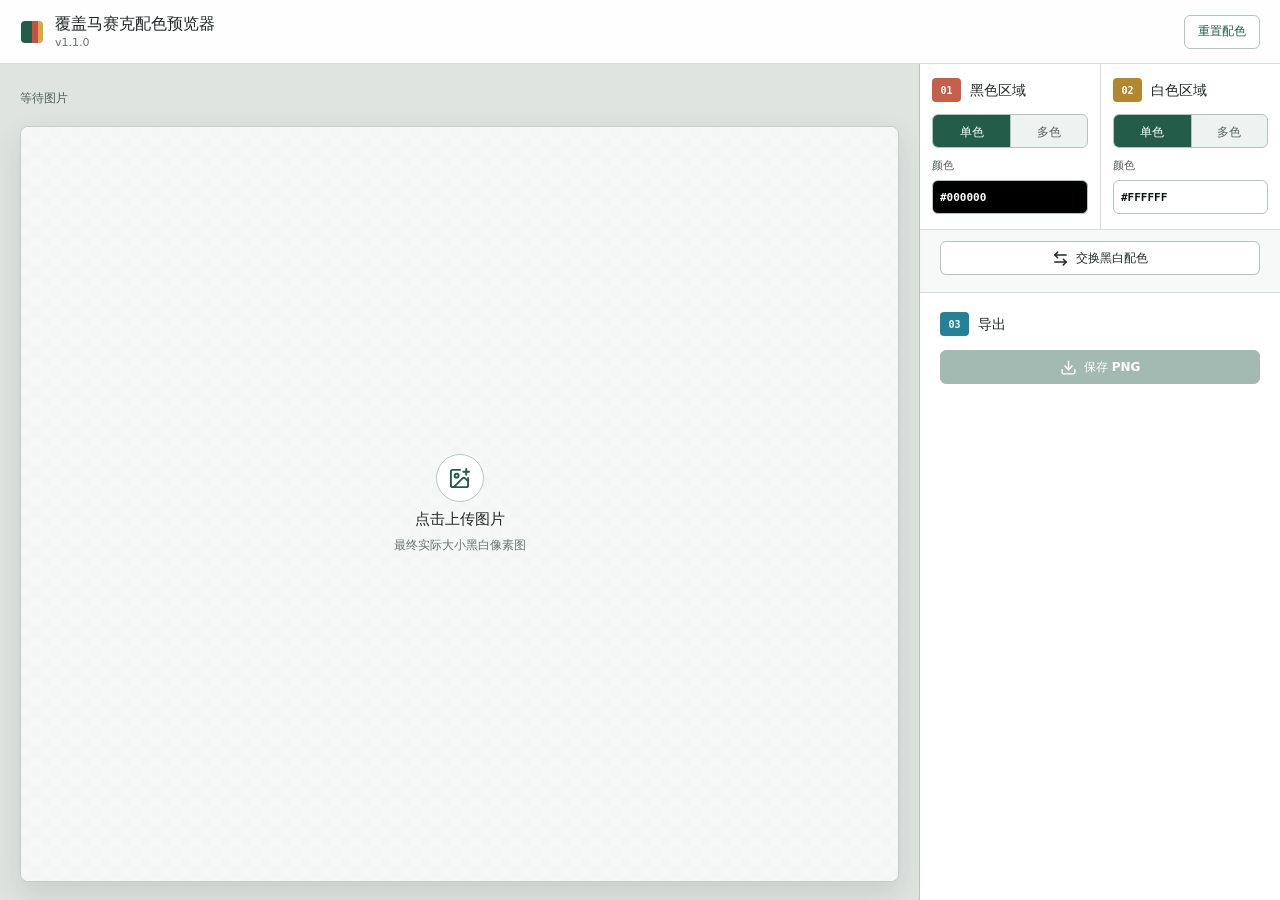
==== commit 7a0afcf3: "Fix ColorwayPreview v1.1.0 device acceptance" ====
--- a/index.html
+++ b/index.html
@@ -13,8 +13,8 @@
       content="在浏览器本地为覆盖马赛克最终黑白像素图配置两套单色或多色线材配色。"
     />
     <title>覆盖马赛克配色预览器</title>
-    <script type="module" crossorigin src="./assets/index-CcEN8smZ.js"></script>
-    <link rel="stylesheet" crossorigin href="./assets/index-Qd7AbCml.css">
+    <script type="module" crossorigin src="./assets/index-f8-oi15H.js"></script>
+    <link rel="stylesheet" crossorigin href="./assets/index-C6yubRKq.css">
   </head>
   <body>
     <header class="app-bar">
--- a/assets/index-C6yubRKq.css
+++ b/assets/index-C6yubRKq.css
@@ -0,0 +1 @@
+:root{color-scheme:light;font-family:Microsoft YaHei,PingFang SC,Noto Sans CJK SC,system-ui,sans-serif;color:#202526;background:#eef1ef;font-synthesis:none;text-rendering:optimizeLegibility;--surface: #ffffff;--surface-muted: #f5f7f5;--workspace: #dfe4e1;--border: #d5ddd8;--border-strong: #b6c2bc;--ink: #202526;--muted: #69736e;--sage: #245c4a;--sage-hover: #1b493b;--sage-soft: #e5efea;--coral: #c65f4a;--gold: #b4862f;--cyan: #238298;--danger: #a64033;--focus: #177f99;--shadow: 0 12px 30px rgba(27, 46, 39, .12);--control-height: 34px}*{box-sizing:border-box}html,body{min-width:0;min-height:100%;margin:0}body{min-height:100dvh;overflow:hidden}button,input{font:inherit;letter-spacing:0}button{color:inherit}button:focus-visible,input:focus-visible,[tabindex]:focus-visible{outline:3px solid rgba(35,130,152,.32);outline-offset:2px}button:disabled,input:disabled{cursor:not-allowed;opacity:.42}.app-bar{height:64px;display:flex;align-items:center;justify-content:space-between;padding:0 20px;border-bottom:1px solid var(--border);background:#fffffff5;position:relative;z-index:20}.brand-block{min-width:0;display:flex;align-items:center;gap:11px}.brand-icon{width:24px;height:24px;flex:none;display:block}.brand-block h1{margin:0;font-size:16px;line-height:1.25;font-weight:700;letter-spacing:0}.brand-block p{margin:2px 0 0;color:var(--muted);font-size:11px;line-height:1.2}.text-button{min-height:var(--control-height);height:var(--control-height);border:1px solid var(--border-strong);border-radius:6px;background:#fff;color:var(--sage);display:inline-flex;align-items:center;justify-content:center;padding:0 13px;font-size:12px;font-weight:750;cursor:pointer}.text-button:hover:not(:disabled){border-color:#90a39a;background:#f3f7f5}.workspace{height:calc(100dvh - 64px);display:grid;grid-template-columns:minmax(0,1fr) minmax(320px,360px);overflow:hidden}.preview-pane{min-width:0;min-height:0;display:grid;grid-template-rows:auto minmax(280px,1fr);padding:18px 20px;background:var(--workspace);border-right:1px solid var(--border-strong)}.preview-heading,.preview-tools{display:flex;align-items:center;gap:8px}.preview-heading{grid-row:1;justify-content:space-between;min-height:44px;padding-bottom:12px}.preview-status-area{min-width:0;display:grid;justify-items:end;gap:5px}.preview-pane.has-exclusive-status .preview-status-area{width:100%;justify-items:stretch}.render-status{color:#52605a;font-size:12px;line-height:1.25;text-align:right;overflow-wrap:anywhere}.preview-pane.has-exclusive-status .render-status{width:100%;text-align:left}.render-status.is-danger{color:var(--danger);font-weight:750;overflow-wrap:normal;white-space:nowrap}.preview-stage{grid-row:2;position:relative;min-width:0;min-height:0;overflow:hidden;border:1px solid #c3ccc7;border-radius:8px;background-color:#f6f8f7;background-image:linear-gradient(45deg,#e9eeeb 25%,transparent 25%),linear-gradient(-45deg,#e9eeeb 25%,transparent 25%),linear-gradient(45deg,transparent 75%,#e9eeeb 75%),linear-gradient(-45deg,transparent 75%,#e9eeeb 75%);background-size:20px 20px;background-position:0 0,0 10px,10px -10px,-10px 0;box-shadow:var(--shadow);touch-action:none;cursor:grab}.preview-stage.is-dragging{cursor:grabbing}.preview-stage.is-drop-target{border-color:var(--cyan);box-shadow:0 0 0 4px #2382982e,var(--shadow)}#preview-canvas{position:absolute;inset:0;display:block}.empty-state{position:absolute;inset:0;width:100%;height:100%;border:0;border-radius:0;background:#f6f8f7d1;display:flex;flex-direction:column;align-items:center;justify-content:center;gap:8px;cursor:pointer}.empty-state[hidden]{display:none}.empty-state strong{font-size:15px;font-weight:700}.empty-state>span:last-child{color:var(--muted);font-size:12px}.empty-icon{width:48px;height:48px;display:grid;place-items:center;color:var(--sage);border:1px solid #b8c9c0;border-radius:50%;background:#fff}.empty-icon svg{width:23px;height:23px}.preview-tools{justify-content:flex-start;flex:none}.preview-tools[hidden]{display:none}.delete-confirm{display:flex;align-items:center;justify-content:flex-start;column-gap:8px;row-gap:6px;flex-wrap:wrap;max-width:100%}.preview-pane.has-exclusive-status .delete-confirm{justify-self:start;justify-content:flex-start}.delete-confirm[hidden]{display:none}.delete-confirm span{color:var(--danger);font-size:12px;font-weight:700;white-space:nowrap;margin-right:6px}.compact-action{min-height:var(--control-height);height:var(--control-height);padding:0 11px;font-size:11px}.danger-action{min-height:var(--control-height);height:var(--control-height);border:1px solid var(--danger);border-radius:6px;background:var(--danger);color:#fff;display:inline-flex;align-items:center;justify-content:center;cursor:pointer}.danger-action:hover:not(:disabled){background:#8f362b}.controls-pane{min-width:0;overflow-y:auto;overscroll-behavior:contain;background:var(--surface)}.control-section{padding:19px 20px 20px;border-bottom:1px solid var(--border)}.colorway-grid{display:grid;grid-template-columns:minmax(0,1fr) minmax(0,1fr);border-bottom:1px solid var(--border)}.colorway-grid .control-section{min-width:0;padding:14px 12px 15px;border-bottom:0}.colorway-grid .control-section+.control-section{border-left:1px solid var(--border)}.section-heading,.section-heading>div{display:flex;align-items:center}.section-heading{justify-content:space-between;gap:12px;margin-bottom:14px}.section-heading>div{min-width:0;gap:9px}.section-heading h2{min-width:0;margin:0;font-size:14px;line-height:1.3;font-weight:700}.step-index{width:29px;height:24px;display:grid;place-items:center;flex:none;border-radius:4px;color:#fff;background:var(--sage);font-family:Consolas,monospace;font-size:10px;font-weight:700}.step-index.coral{background:var(--coral)}.step-index.gold{background:var(--gold)}.step-index.cyan{background:var(--cyan)}.icon-button,.tool-button,.text-button,.primary-button,.secondary-button,.add-color-button,.zoom-readout,.segment{min-height:var(--control-height);height:var(--control-height);border:1px solid var(--border-strong);border-radius:6px;background:#fff;display:inline-flex;align-items:center;justify-content:center;gap:7px;cursor:pointer;transition:background-color .12s ease,border-color .12s ease,color .12s ease,transform .12s ease}.icon-button:hover:not(:disabled),.tool-button:hover:not(:disabled),.secondary-button:hover:not(:disabled),.add-color-button:hover:not(:disabled){border-color:#90a39a;background:#f3f7f5}.icon-button:active:not(:disabled),.tool-button:active:not(:disabled),.primary-button:active:not(:disabled),.secondary-button:active:not(:disabled){transform:translateY(1px)}.icon-button{width:var(--control-height);padding:0}.icon-button.compact{width:var(--control-height);min-height:var(--control-height);height:var(--control-height)}.icon-button svg,.tool-button svg,.primary-button svg,.secondary-button svg,.add-color-button svg{width:17px;height:17px;stroke-width:2}.tool-button{padding:0 12px;font-size:12px;font-weight:650}.zoom-readout{min-width:64px;min-height:var(--control-height);height:var(--control-height);padding:0 8px;font-family:Consolas,monospace;color:#46524c;font-size:11px;cursor:default}.icon-button.is-active{color:#fff;border-color:var(--sage);background:var(--sage)}.danger-button,.remove-color{color:var(--danger)}.segmented-control{height:var(--control-height);display:inline-grid;grid-auto-flow:column;grid-auto-columns:1fr;border:1px solid var(--border-strong);border-radius:6px;overflow:hidden;background:#eef2f0}.segment{min-height:var(--control-height);height:var(--control-height);min-width:68px;padding:0 12px;border:0;border-radius:0;color:#56625c;background:transparent;font-size:12px;font-weight:650}.segment+.segment{border-left:1px solid var(--border-strong)}.segment.is-active{color:#fff;background:var(--sage)}.file-info{min-width:0;padding:11px 12px;border:1px solid var(--border);border-radius:6px;background:var(--surface-muted)}.file-info.is-empty{color:var(--muted)}.file-name-row{min-width:0;display:flex;align-items:center;gap:8px}.file-name-row svg{width:16px;height:16px;flex:none;color:var(--sage)}#file-name{min-width:0;overflow:hidden;text-overflow:ellipsis;white-space:nowrap;font-size:12px;font-weight:650}.file-metrics{margin-top:6px;color:var(--muted);font-family:Consolas,Microsoft YaHei,monospace;font-size:10.5px;line-height:1.4}.status-message{min-height:18px;margin:8px 0 0;color:var(--muted);font-size:11px;line-height:1.45;overflow-wrap:anywhere}.status-message.is-success{color:var(--sage)}.status-message.is-error{color:var(--danger)}.fill-heading{margin-bottom:12px}.fill-mode{width:100%;margin-bottom:10px}.field-label{color:#4f5c56;font-size:11px;font-weight:700}.single-editor,.multi-editor{display:grid;gap:7px}.hex-input,.number-input{min-width:0;height:var(--control-height);border:1px solid var(--border-strong);border-radius:6px;background:#fff;color:var(--ink);font-family:Consolas,monospace;font-size:11px}.hex-input{width:100%;padding:0 7px;text-transform:uppercase;font-weight:750;display:inline-flex;align-items:center;justify-content:flex-start;font-family:Consolas,monospace;text-align:left;cursor:pointer}.hex-picker{position:relative;min-width:0;display:block}.hex-picker:focus-within .hex-input{outline:3px solid rgba(35,130,152,.32);outline-offset:2px}.native-color-input{position:absolute;inset:0;width:100%;height:100%;padding:0;border:0;opacity:0;cursor:pointer}.number-input{width:62px;padding:0 6px;text-align:right}.hex-input.is-invalid,.number-input:invalid{border-color:var(--danger);box-shadow:0 0 0 2px #a640331f}.multi-tools{display:flex;align-items:center;justify-content:space-between;gap:6px;min-width:0}.gradient-toggle{min-height:var(--control-height);height:var(--control-height);display:inline-flex;align-items:center;gap:6px;color:#4f5c56;font-size:11px;font-weight:700;white-space:nowrap}.gradient-toggle input{width:16px;height:16px;margin:0;accent-color:var(--sage)}.reverse-button{min-width:42px;padding:0 8px}.reverse-button .responsive-label{white-space:nowrap}.color-count{min-height:var(--control-height);height:var(--control-height);min-width:40px;display:inline-flex;align-items:center;justify-content:flex-end;color:var(--muted);font-family:Consolas,monospace;font-size:11px;font-weight:700}.color-list{display:grid;gap:6px}.color-row{display:grid;grid-template-columns:38px minmax(54px,1fr) 34px;gap:4px;align-items:center;min-width:0}.color-position-label{color:#4f5c56;font-size:10.5px;font-weight:700;white-space:nowrap}.color-row .hex-input{height:34px;font-size:10.5px}.color-row .icon-button.compact{width:34px;min-height:34px}.add-color-button{width:100%;min-height:var(--control-height);height:var(--control-height);margin-top:1px;border-style:dashed;color:var(--sage);font-size:11px;font-weight:700}.swap-row{padding:11px 20px;border-bottom:1px solid var(--border);background:#f7f9f8}.swap-row .tool-button{width:100%}.contrast-message{min-height:0;margin:6px 0 0;color:#8a5d14;font-size:10.5px;line-height:1.4;text-align:center}.export-section{border-bottom:0}.export-actions{display:grid;grid-template-columns:1fr;gap:9px}.primary-button,.secondary-button{min-height:var(--control-height);height:var(--control-height);padding:0 14px;font-size:12px;font-weight:750}.primary-button{color:#fff;border-color:var(--sage);background:var(--sage)}.primary-button:hover:not(:disabled){border-color:var(--sage-hover);background:var(--sage-hover)}.secondary-button{color:var(--sage);border-color:#8eaa9c}@media(max-width:899px){body{overflow:auto}.app-bar{position:sticky;top:0;height:60px;padding:0 14px}.workspace{height:auto;min-height:calc(100dvh - 60px);display:block;overflow:visible}.preview-pane{height:min(68dvh,640px);min-height:430px;padding:13px 12px 12px;border-right:0;border-bottom:1px solid var(--border-strong)}.controls-pane{overflow:visible}body.has-source .controls-pane{padding-bottom:calc(78px + env(safe-area-inset-bottom))}.control-section{padding:18px 16px 19px}.colorway-grid .control-section{padding:12px 8px 13px}.swap-row{padding-inline:16px}.export-section{position:static}body.has-source .export-section{position:fixed;right:0;bottom:0;left:0;z-index:10;padding:9px 16px calc(9px + env(safe-area-inset-bottom));border-top:1px solid var(--border-strong);background:#fffffff7;box-shadow:0 -8px 20px #21302a14}body.has-source .export-section .section-heading{display:none}body.has-source .export-section .status-message{min-height:0;margin-top:4px;overflow:hidden;text-overflow:ellipsis;white-space:nowrap}body.has-source .export-section .status-message:empty{display:none}}@media(min-width:900px){.reverse-button{min-width:68px}.color-count{min-width:30px}}@media(max-width:440px){.brand-block h1{max-width:170px;overflow:hidden;text-overflow:ellipsis;white-space:nowrap;font-size:14px}.brand-block p{font-size:10.5px}.preview-pane{min-height:430px;height:68dvh}.render-status{font-size:10.5px}.preview-pane.has-exclusive-status .render-status{max-width:none}.preview-tools{gap:5px}.preview-tools .tool-button{width:var(--control-height);padding:0}.responsive-label{position:absolute;width:1px;height:1px;overflow:hidden;clip:rect(0 0 0 0)}.section-heading{gap:6px;margin-bottom:10px}.section-heading>div{gap:6px}.section-heading h2{font-size:12px}.step-index{width:24px;height:22px;font-size:9px}.segment{min-width:0;padding:0 6px}.colorway-grid{gap:0}.hex-input{padding-inline:5px}.export-actions{grid-template-columns:1fr}}.delete-confirm .compact-action{min-height:var(--control-height);height:var(--control-height);padding:0 11px}@media(prefers-reduced-motion:reduce){*,*:before,*:after{scroll-behavior:auto!important;transition-duration:.01ms!important}}
